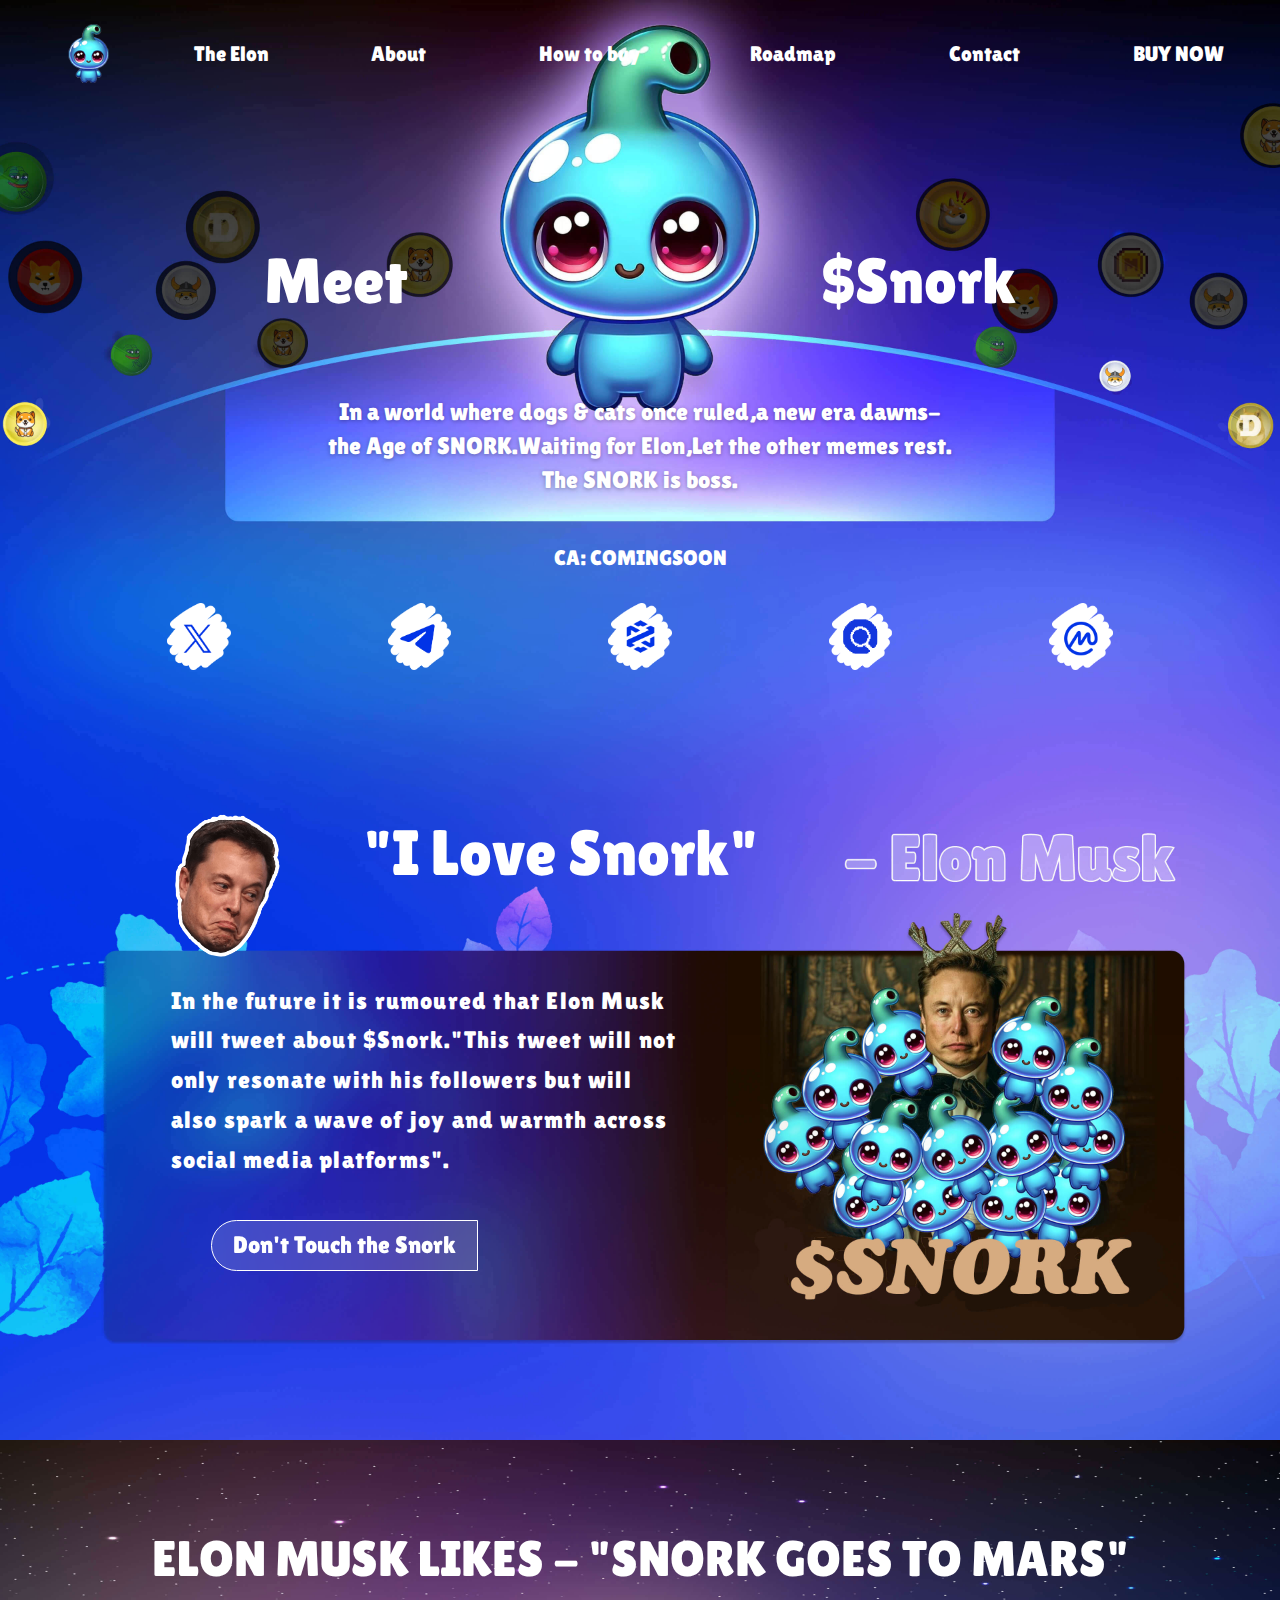
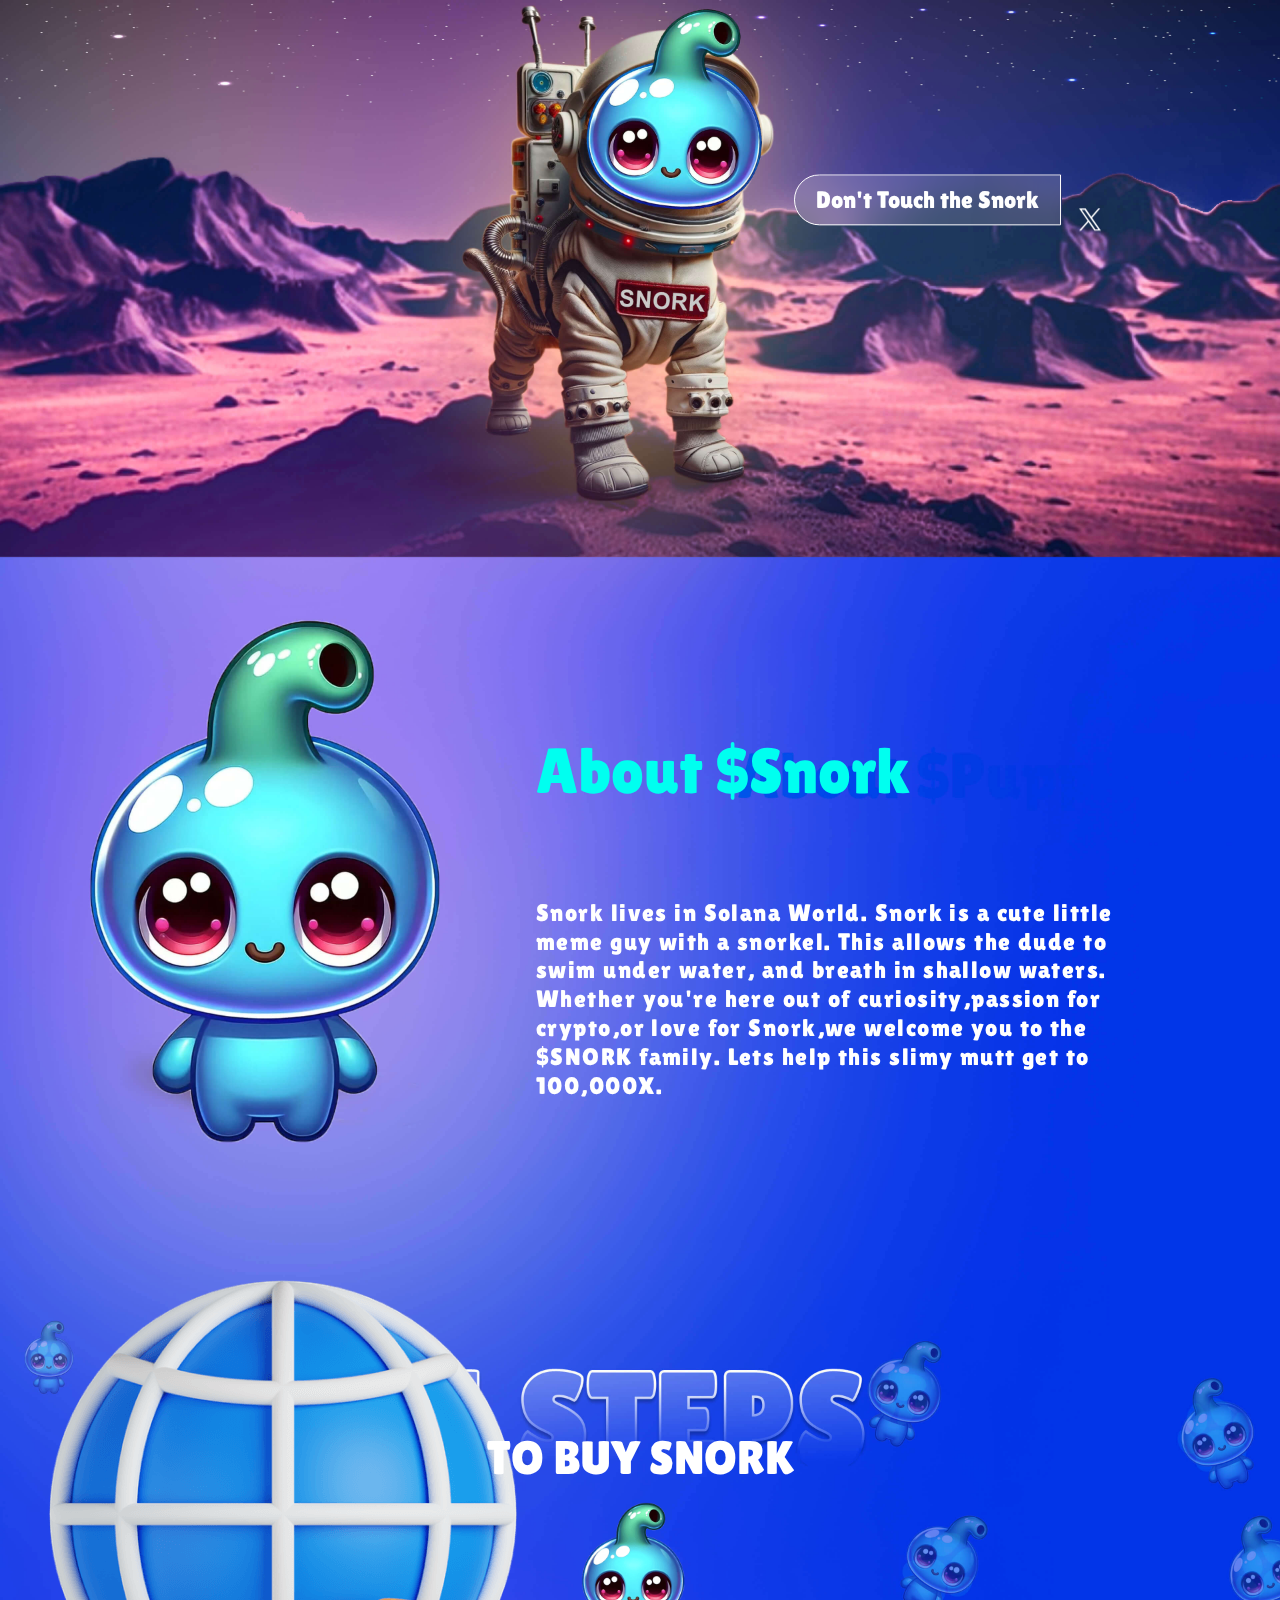
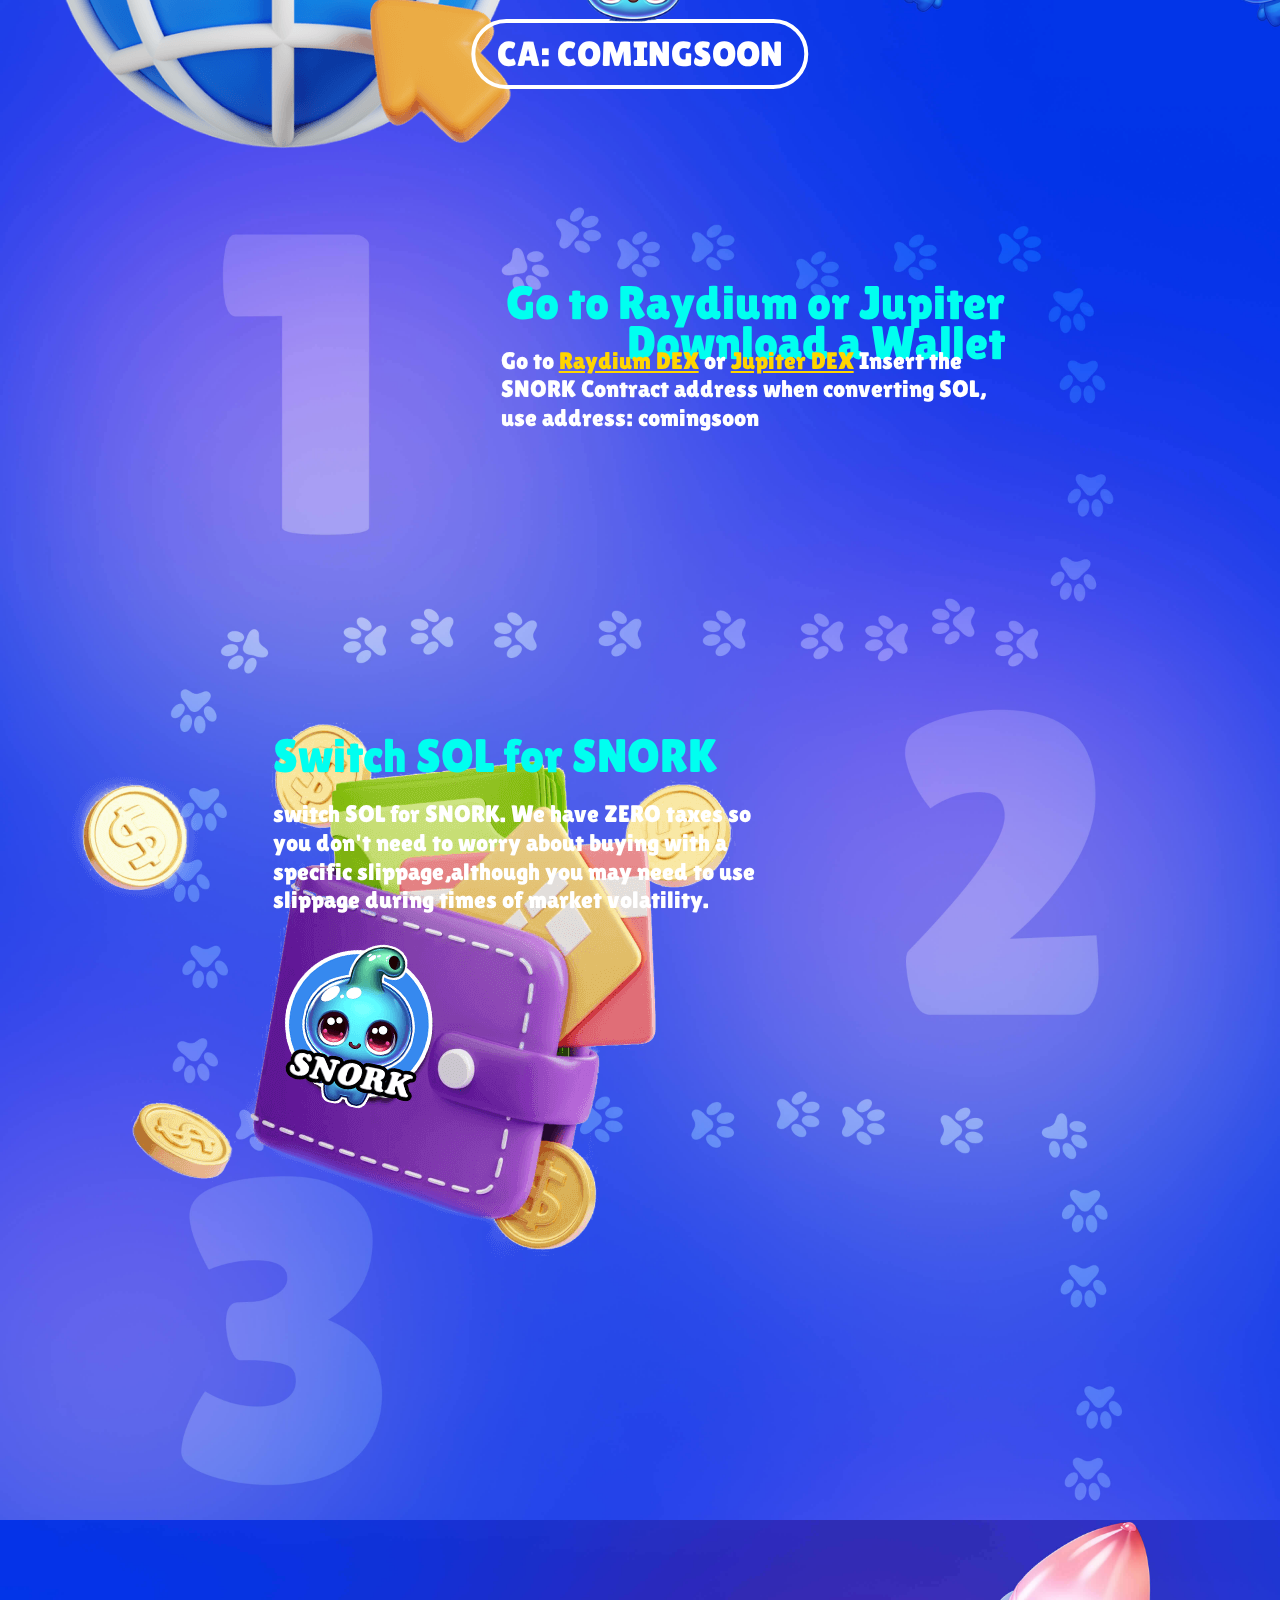
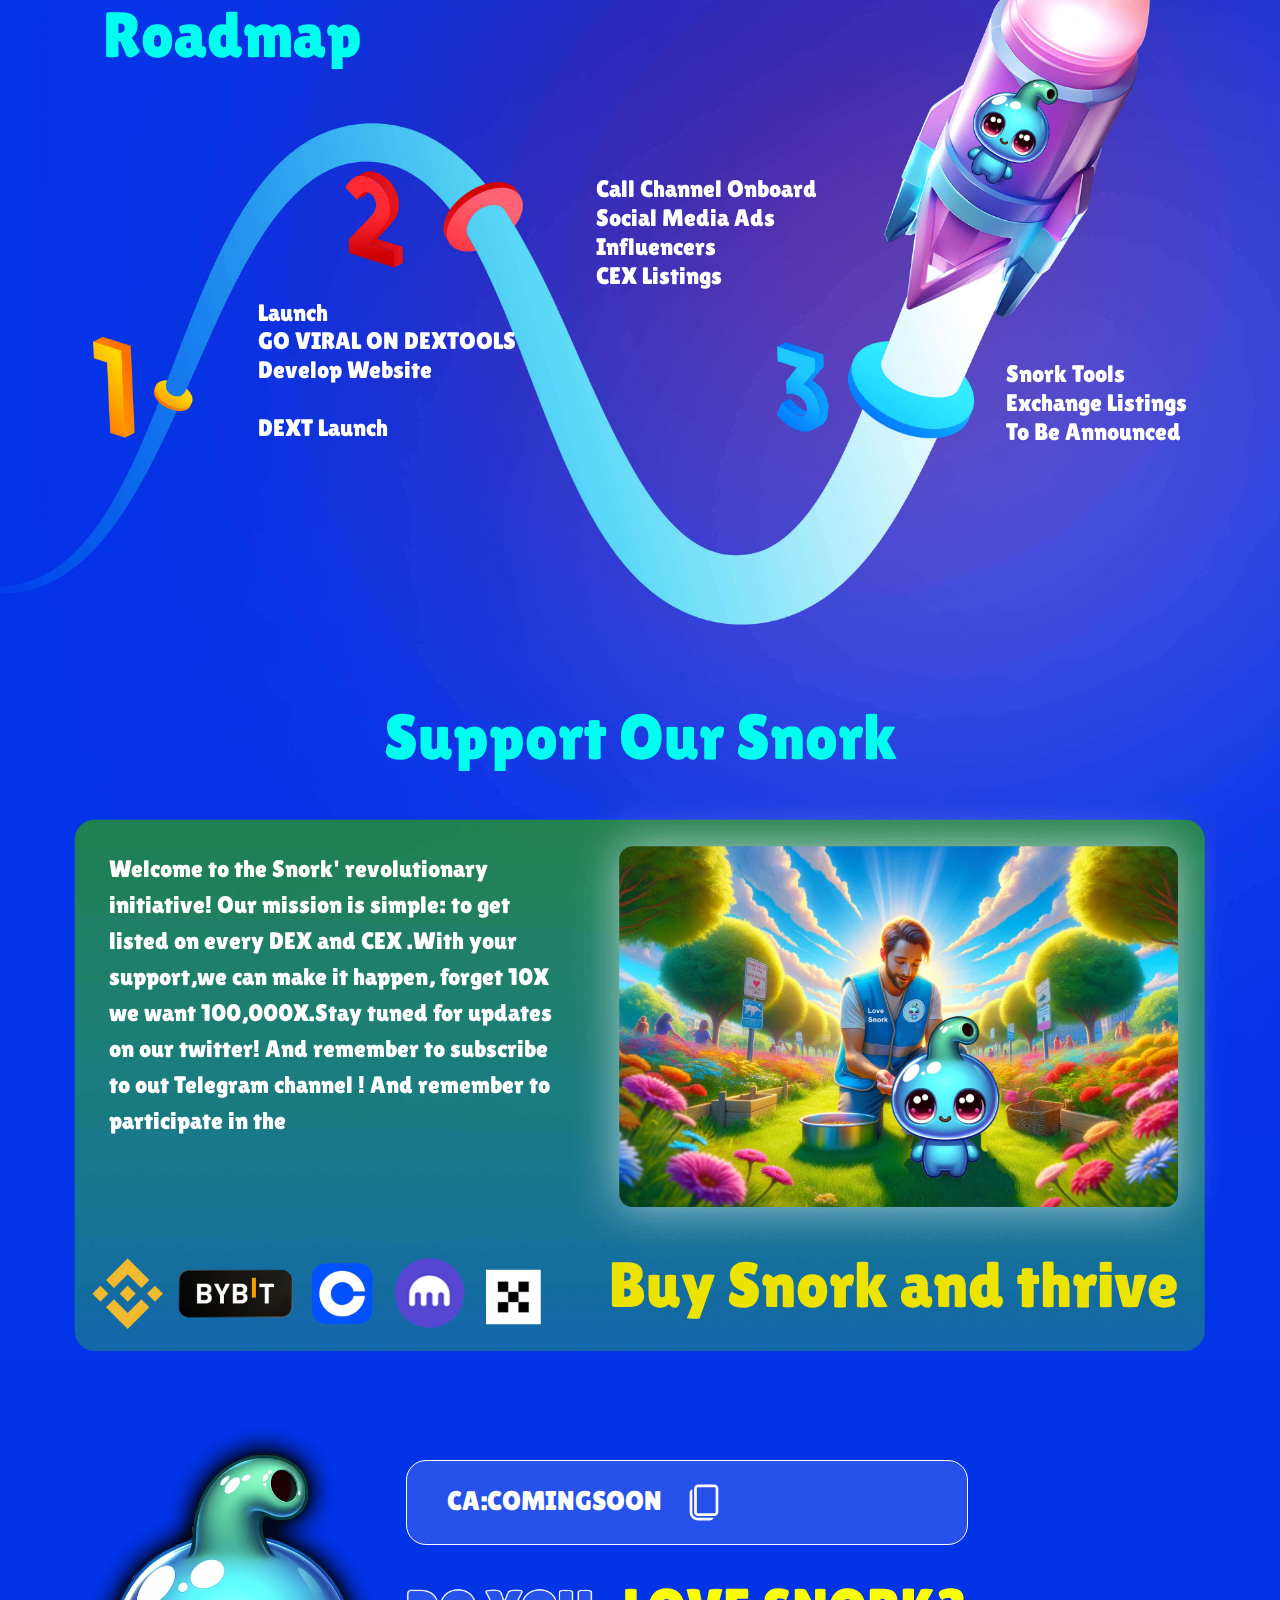
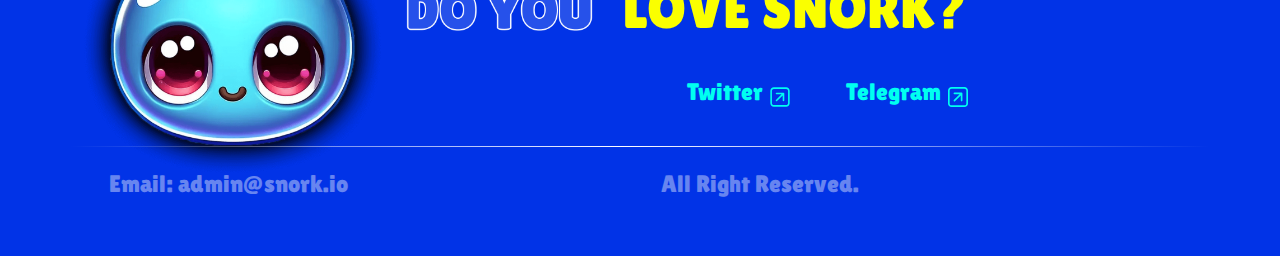
==== index-2.html @ 56de33ad "d" ====
<!DOCTYPE html>
<html lang="en">
  <head>
    <meta charset="UTF-8" />
    <meta name="viewport" content="width=device-width, initial-scale=1.0" />
    <meta http-equiv="X-UA-Compatible" content="IE=Edge,chrome=1" />
    <meta name="description" content="$SNORK. Elon Musk : I love Snork." />
    <link rel="icon" href="img/logo_32_32.ico" />
    <link href="style%ef%b9%96v%3d666778.css" rel="stylesheet" />
    <title>SNORK</title>
    <link rel="canonical" href="index-2.html" />
    <meta name="robots" content="noindex" />
    <meta property="og:title" content="SNORK" />
    <meta property="og:image" content="img/big_logo.html" />
    <meta property="og:image:width" content="2500" />
    <meta property="og:image:height" content="1330" />
    <meta property="og:url" content="index.html" />
    <meta property="og:site_name" content="Crypto" />
    <meta
      property="og:description"
      content="$SNORK. Elon Musk : I love Snork."
    />
    <meta property="og:type" content="website" />
    <meta name="twitter:card" content="summary_large_image" />
    <meta name="twitter:title" content="SNORK" />
    <meta name="twitter:image" content="img/big_logo.html" />
    <meta
      name="twitter:description"
      content="$SNORK. Elon Musk : I love Snork."
    />
  </head>
  <body>
    <div>
      <section id="hero">
        <div class="nav-container">
          <div class="mb-nav">
            <div class="mb-nav-cont">
              <a
                href="https://raydium.io/swap/?outputCurrency=comingsoon"
                target="_blank"
                >Buy Now</a
              ><a href="#" data-el="open-menu"
                ><svg
                  xmlns="http://www.w3.org/2000/svg"
                  width="20"
                  height="17"
                  viewBox="0 0 20 17"
                  fill="none"
                >
                  <path
                    d="M1.5 1.5L18.5 1.5M1.5 8.5L18.5 8.5M1.5 15.5L18.5 15.5"
                    stroke="white"
                    stroke-width="3"
                    stroke-linecap="round"
                  /></svg
              ></a>
            </div>
          </div>
          <nav>
            <ul>
              <li>
                <a href="index-2.html"
                  ><img src="img/logo.png" alt="$Snork logo"
                /></a>
              </li>
              <li>
                <a href="#the-elon"
                  >The Elon<span
                    ><svg
                      xmlns="http://www.w3.org/2000/svg"
                      width="20"
                      height="20"
                      viewBox="0 0 20 20"
                      fill="none"
                    >
                      <path
                        d="M11.5925 8.54149L18.4948 0.5H16.8871L10.8586 7.50784L6.07065 0.5H0.548828L7.79185 11.0643L0.548828 19.5H2.18266L8.51703 12.1243L13.5758 19.5H19.0976L11.5837 8.54149H11.5925ZM9.34705 11.1694L8.61314 10.1358L2.77678 1.77017H5.28432L10.0023 8.52397L10.7362 9.57515L16.8522 18.3349H14.3447L9.34705 11.1694Z"
                        fill="white"
                      /></svg></span
                ></a>
              </li>
              <li>
                <a href="#about-puppies"
                  >About<span
                    ><svg
                      xmlns="http://www.w3.org/2000/svg"
                      width="30"
                      height="30"
                      viewBox="0 0 30 30"
                      fill="none"
                    >
                      <path
                        d="M15.0002 2.49756C21.9049 2.49756 27.5021 8.09486 27.5021 14.9995C27.5021 21.9041 21.9049 27.5014 15.0002 27.5014C8.09559 27.5014 2.49829 21.9041 2.49829 14.9995C2.49829 8.09486 8.09559 2.49756 15.0002 2.49756ZM15.0002 4.37256C9.13113 4.37256 4.37329 9.1304 4.37329 14.9995C4.37329 20.8686 9.13113 25.6264 15.0002 25.6264C20.8694 25.6264 25.6271 20.8686 25.6271 14.9995C25.6271 9.1304 20.8694 4.37256 15.0002 4.37256ZM14.9956 13.1232C15.4702 13.123 15.8627 13.4754 15.9251 13.933L15.9337 14.0601L15.9382 20.9371C15.9386 21.4549 15.5191 21.875 15.0014 21.8752C14.5267 21.8756 14.1342 21.5231 14.0719 21.0656L14.0632 20.9384L14.0587 14.0614C14.0585 13.5436 14.4779 13.1236 14.9956 13.1232ZM15.0007 8.75107C15.6902 8.75107 16.2491 9.30997 16.2491 9.99941C16.2491 10.6888 15.6902 11.2477 15.0007 11.2477C14.3114 11.2477 13.7525 10.6888 13.7525 9.99941C13.7525 9.30997 14.3114 8.75107 15.0007 8.75107Z"
                        fill="white"
                      /></svg></span
                ></a>
              </li>
              <li>
                <a href="#how-to-buy"
                  >How to buy<span
                    ><svg
                      xmlns="http://www.w3.org/2000/svg"
                      width="28"
                      height="30"
                      viewBox="0 0 28 30"
                      fill="none"
                    >
                      <path
                        d="M7.28568 5.71429V3.21429C7.28568 1.43909 8.72476 0 10.5 0H15.5C17.2751 0 18.7143 1.43909 18.7143 3.21429V5.71429H21.2142C23.7784 5.71429 25.8571 7.79296 25.8571 10.3571V17.8571C25.8571 16.0511 24.8997 14.4689 23.4647 13.5901C23.6245 13.2607 23.7142 12.8909 23.7142 12.5V10.3571C23.7142 8.97643 22.595 7.85714 21.2142 7.85714H4.78568C3.40496 7.85714 2.28568 8.97643 2.28568 10.3571V12.5C2.28568 13.8807 3.40496 15 4.78568 15H10.1428V14.2857C10.1428 13.4967 10.7824 12.8571 11.5714 12.8571H14.4285C15.2175 12.8571 15.8571 13.4967 15.8571 14.2857V15H16.7533C16.3174 15.625 16.0205 16.3543 15.9077 17.1429H15.8571C15.8571 17.9319 15.2175 18.5714 14.4285 18.5714H11.5714C10.7824 18.5714 10.1428 17.9319 10.1428 17.1429H4.78568C3.86522 17.1429 3.00732 16.875 2.28568 16.413V21.0714C2.28568 22.4521 3.40496 23.5714 4.78568 23.5714H13.4405C13.159 24.1156 13 24.7334 13 25.3886V25.5357C13 25.5953 13.001 25.6547 13.0028 25.7143H4.78568C2.22149 25.7143 0.142822 23.6356 0.142822 21.0714V10.3571C0.142822 7.79296 2.22149 5.71429 4.78568 5.71429H7.28568ZM15.5 2.14286H10.5C9.90824 2.14286 9.42854 2.62256 9.42854 3.21429V5.71429H16.5714V3.21429C16.5714 2.62256 16.0917 2.14286 15.5 2.14286ZM24.4285 17.8571C24.4285 19.8296 22.8295 21.4286 20.8571 21.4286C18.8847 21.4286 17.2857 19.8296 17.2857 17.8571C17.2857 15.8847 18.8847 14.2857 20.8571 14.2857C22.8295 14.2857 24.4285 15.8847 24.4285 17.8571ZM27.2857 25.5357C27.2857 27.7593 25.449 30 20.8571 30C16.2652 30 14.4285 27.7677 14.4285 25.5357V25.3886C14.4285 23.9899 15.5624 22.8571 16.961 22.8571H24.7533C26.1518 22.8571 27.2857 23.99 27.2857 25.3886V25.5357Z"
                        fill="white"
                      /></svg></span
                ></a>
              </li>
             
              <li>
                <a href="#roadmap"
                  >Roadmap<span
                    ><svg
                      xmlns="http://www.w3.org/2000/svg"
                      width="30"
                      height="30"
                      viewBox="0 0 30 30"
                      fill="none"
                    >
                      <path
                        d="M13.9801 2.5C13.2723 2.5 12.6529 2.97591 12.4704 3.6599L6.61308 25.625H3.4375C2.91974 25.625 2.5 26.0448 2.5 26.5625C2.5 27.0802 2.91974 27.5 3.4375 27.5H26.5625C27.0802 27.5 27.5 27.0802 27.5 26.5625C27.5 26.0448 27.0802 25.625 26.5625 25.625H23.3869L17.5296 3.6599C17.3471 2.97591 16.7277 2.5 16.0199 2.5H13.9801ZM8.5536 25.625L9.72026 21.25H17.1875C17.7052 21.25 18.125 20.8302 18.125 20.3125C18.125 19.7948 17.7052 19.375 17.1875 19.375H10.2203L10.8869 16.875H15.9375C16.4552 16.875 16.875 16.4552 16.875 15.9375C16.875 15.4198 16.4552 15 15.9375 15H11.3869L14.2202 4.375H15.7798L21.4464 25.625H8.5536Z"
                        fill="white"
                      /></svg></span
                ></a>
              </li>
              <li>
                <a href="#footer"
                  >Contact<span
                    ><svg
                      xmlns="http://www.w3.org/2000/svg"
                      width="30"
                      height="30"
                      viewBox="0 0 30 30"
                      fill="none"
                    >
                      <path
                        d="M24.6875 5C26.2407 5 27.5 6.2592 27.5 7.8125V22.1933C27.5 23.7465 26.2407 25.0058 24.6875 25.0058H5.3125C3.7592 25.0058 2.5 23.7465 2.5 22.1933V7.8125C2.5 6.2592 3.7592 5 5.3125 5H24.6875ZM24.6875 6.875H5.3125C4.79474 6.875 4.375 7.29474 4.375 7.8125V22.1933C4.375 22.711 4.79474 23.1308 5.3125 23.1308H24.6875C25.2052 23.1308 25.625 22.711 25.625 22.1933V7.8125C25.625 7.29474 25.2052 6.875 24.6875 6.875ZM12.1875 15.625C12.7052 15.625 13.125 16.0448 13.125 16.5625V17.1784L13.1151 17.3141C12.9116 18.7053 11.7471 19.3761 9.99994 19.3761C8.25266 19.3761 7.0881 18.7046 6.88484 17.3126L6.875 17.1772V16.5625C6.875 16.0448 7.29474 15.625 7.8125 15.625H12.1875ZM16.5654 16.2451H22.1875C22.7052 16.2451 23.125 16.6649 23.125 17.1826C23.125 17.6573 22.7722 18.0495 22.3147 18.1116L22.1875 18.1201H16.5654C16.0476 18.1201 15.6279 17.7005 15.6279 17.1826C15.6279 16.708 15.9805 16.3158 16.4381 16.2537L16.5654 16.2451ZM10 10.6277C11.0355 10.6277 11.875 11.4672 11.875 12.5028C11.875 13.5382 11.0355 14.3776 10 14.3776C8.96449 14.3776 8.12504 13.5382 8.12504 12.5028C8.12504 11.4672 8.96449 10.6277 10 10.6277ZM16.5654 11.875H22.1875C22.7052 11.875 23.125 12.2947 23.125 12.8125C23.125 13.2871 22.7722 13.6794 22.3147 13.7415L22.1875 13.75H16.5654C16.0476 13.75 15.6279 13.3302 15.6279 12.8125C15.6279 12.3379 15.9805 11.9456 16.4381 11.8836L16.5654 11.875Z"
                        fill="white"
                      /></svg></span
                ></a>
              </li>
              <li>
                <a
                  href="https://raydium.io/swap/?outputCurrency=comingsoon"
                  target="_blank"
                  class="uppercase"
                  >Buy Now</a
                >
              </li>
            </ul>
          </nav>
        </div>
        <h1 class="text-white">
          <span>Meet</span><span>$Snork</span
          ><button type="button" data-el="play" />
        </h1>
        <p class="text-center text-white">
          In a world where dogs & cats once ruled,a new era dawns-<br />the Age
          of SNORK.Waiting for Elon,Let the other memes rest.<br />The SNORK is
          boss.
        </p>
        <div class="join-community">
          <h2
            class="pt-0 text-center text-[calc(32/1920*100vw)] uppercase text-white"
          >
            CA: comingsoon
          </h2>
          <ul>
            <li>
              <a
                href="https://twitter.com/snork_sol"
                target="_blank"
                data-el="hover2play"
              ></a>
            </li>
            <li>
              <a
                href="https://t.me/Snork_SOL"
                target="_blank"
                data-el="hover2play"
              ></a>
            </li>
            <li>
              <a
                href="https://www.dextools.io/"
                target="_blank"
                data-el="hover2play"
              ></a>
            </li>
            <li>
              <a
                href="https://solscan.io/token/comingsoon"
                target="_blank"
                data-el="hover2play"
              ></a>
            </li>
            <li>
              <a
                href="https://coinmarketcap.com/"
                target="_blank"
                data-el="hover2play"
              ></a>
            </li>
            
          </ul>
        </div>
      </section>
      <section id="the-elon">
        <img src="img/elon-d.png" />
        <h2 class="text-[calc(96/1920*100vw)] text-white">"I Love Snork"</h2>
        <a href="https://twitter.com/snork_sol" target="_blank"></a>
        <div class="cont">
          <p class="text-[calc(36/1920*100vw)] text-white">
            In the future it is rumoured that Elon Musk will tweet about
            $Snork."This tweet will not only resonate with his followers but
            will also spark a wave of joy and warmth across social media
            platforms".
          </p>
          <a href="https://twitter.com/snork_sol" target="_blank"
            >Don't Touch the Snork
            <span>
              <svg
                xmlns="http://www.w3.org/2000/svg"
                width="266"
                height="258"
                viewBox="0 0 266 258"
                fill="none"
              >
                <g filter="url(#filter0_d_644_71)"></g>
                <defs>
                  <filter
                    id="filter0_d_644_71"
                    x="0.00012207"
                    y="-0.00244141"
                    width="265.024"
                    height="258.003"
                    filterUnits="userSpaceOnUse"
                    color-interpolation-filters="sRGB"
                  >
                    <feFlood flood-opacity="0" result="BackgroundImageFix" />
                    <feColorMatrix
                      in="SourceAlpha"
                      type="matrix"
                      values="0 0 0 0 0 0 0 0 0 0 0 0 0 0 0 0 0 0 127 0"
                      result="hardAlpha"
                    />
                    <feOffset />
                    <feGaussianBlur stdDeviation="30" />
                    <feColorMatrix
                      type="matrix"
                      values="0 0 0 0 0 0 0 0 0 0 0 0 0 0 0 0 0 0 1 0"
                    />
                    <feBlend
                      mode="normal"
                      in2="BackgroundImageFix"
                      result="effect1_dropShadow_644_71"
                    />
                    <feBlend
                      mode="normal"
                      in="SourceGraphic"
                      in2="effect1_dropShadow_644_71"
                      result="shape"
                    />
                  </filter>
                  <linearGradient
                    id="paint0_linear_644_71"
                    x1="69.9938"
                    y1="127.636"
                    x2="196.148"
                    y2="127.636"
                    gradientUnits="userSpaceOnUse"
                  >
                    <stop stop-color="#FFAE00" />
                    <stop offset="1" stop-color="#FF00D6" />
                  </linearGradient>
                </defs>
              </svg> </span
          ></a>
        </div>
      </section>
      <section id="go-to-mars">
        <h2 class="text-center uppercase text-white">
          Elon Musk Likes - "Snork goes to Mars"
        </h2>
        <a href="https://twitter.com/snork_sol" target="_blank"
          >Don't Touch the Snork<span
            ><svg
              xmlns="http://www.w3.org/2000/svg"
              width="266"
              height="258"
              viewBox="0 0 266 258"
              fill="none"
            >
              <g filter="url(#filter0_d_644_71)">
                <path
                  d="M135.876 157.317L149.046 142.114H145.978L134.475 155.363L125.34 142.114H114.804L128.624 162.087L114.804 178.035H117.922L130.008 164.091L139.66 178.035H150.196L135.859 157.317H135.876ZM131.591 162.285L130.191 160.331L119.055 144.515H123.84L132.842 157.284L134.242 159.271L145.911 175.832H141.127L131.591 162.285Z"
                  fill="white"
                />
              </g>
              <defs>
                <filter
                  id="filter0_d_644_71"
                  x="0.00012207"
                  y="-0.00244141"
                  width="265.024"
                  height="258.003"
                  filterUnits="userSpaceOnUse"
                  color-interpolation-filters="sRGB"
                >
                  <feFlood flood-opacity="0" result="BackgroundImageFix" />
                  <feColorMatrix
                    in="SourceAlpha"
                    type="matrix"
                    values="0 0 0 0 0 0 0 0 0 0 0 0 0 0 0 0 0 0 127 0"
                    result="hardAlpha"
                  />
                  <feOffset />
                  <feGaussianBlur stdDeviation="30" />
                  <feColorMatrix
                    type="matrix"
                    values="0 0 0 0 0 0 0 0 0 0 0 0 0 0 0 0 0 0 1 0"
                  />
                  <feBlend
                    mode="normal"
                    in2="BackgroundImageFix"
                    result="effect1_dropShadow_644_71"
                  />
                  <feBlend
                    mode="normal"
                    in="SourceGraphic"
                    in2="effect1_dropShadow_644_71"
                    result="shape"
                  />
                </filter>
                <linearGradient
                  id="paint0_linear_644_71"
                  x1="69.9938"
                  y1="127.636"
                  x2="196.148"
                  y2="127.636"
                  gradientUnits="userSpaceOnUse"
                >
                  <stop stop-color="#FFAE00" />
                  <stop offset="1" stop-color="#FF00D6" />
                </linearGradient>
              </defs></svg></span></a
        ><a href="https://twitter.com/snork_sol" target="_blank"></a>
      </section>
      <section id="about-puppies">
        <div class="right">
          <h2 class>About $Snork</h2>
          <p class="text-white"><br /></p>
          <p class="text-white">
            Snork lives in Solana World. Snork is a cute little meme guy with a
            snorkel. This allows the dude to swim under water, and breath in
            shallow waters. Whether you're here out of curiosity,passion for
            crypto,or love for Snork,we welcome you to the $SNORK family. Lets
            help this slimy mutt get to 100,000X.
          </p>
          <p class="text-white">
            SNORK isn't just another meme coin ;it's a movement.Born from the
            expectation of a viral buzz following Legendary Elon's future tweet
            Ever since Elon Musk declared his love for Snork with a simple yet
            powerful tweet - "I LOVE SNORK" - the crypto space hasn't been the
            same.Whether you're here out of curiosity, passion for crypto, or
            love for Snork, we welcome you to the SNORK family.
          </p>
        </div>
      </section>
      <section id="how-to-buy">
        <span
          data-el="copy"
          data-copy-text="comingsoon"
        ></span>
        <a href="https://raydium.io/" target="_blank"></a>
        <div>
          <h2
            class="text-center text-[calc(70/1920*100vw)] uppercase text-white"
          >
            To Buy Snork
          </h2>
          <img class="dog-head" src="img/dog-head-icon.png" />
          <span
            data-el="copy"
            data-copy-text="comingsoon"
            class="text-[calc(52/1920*100vw)] uppercase text-white"
            >CA: comingsoon</span
          >
          <div class="step-text step-text1">
            <h3><span>1.</span>Download a Wallet</h3>
          </div>
          <img class="step3" src="img/step3.png" />
          <div class="step-text step-text3">
            <h3><span>3.</span>Go to Raydium or Jupiter</h3>
            <p>
              Go to
              <a
                href="https://raydium.io/swap/?outputCurrency=comingsoon"
                target="_blank"
                >Raydium DEX</a
              >
              or
              <a
                href="https://raydium.io/swap/?outputCurrency=comingsoon"
                target="_blank"
                >Jupiter DEX</a
              >
              Insert the SNORK Contract address when converting SOL, use
              address: comingsoon
            </p>
          </div>
        </div>
        <div>
          <img class="step4" src="img/step4.png" />
          <div class="step-text step-text4">
            <h3><span>4.</span>Switch SOL for SNORK</h3>
            <p>
              switch SOL for SNORK. We have ZERO taxes so you don't need to
              worry about buying with a specific slippage,although you may need
              to use slippage during times of market volatility.
            </p>
          </div>
        </div>
      </section>
  
      <section id="roadmap">
        <h2>Roadmap</h2>
        <p>
          Launch<br />GO VIRAL ON DEXTOOLS<br />Develop
          Website<br /><br />DEXT Launch
        </p>
        <p>
          Call Channel Onboard<br />Social Media Ads<br />Influencers<br />CEX
          Listings
        </p>
        <p>Snork Tools<br />Exchange Listings<br />To Be Announced</p>
      </section>
      <section id="support">
        <h2>Support Our Snork</h2>
        <p>
          Welcome to the Snork' revolutionary initiative! Our mission is simple:
          to get listed on every DEX and CEX .With your support,we can make it
          happen, forget 10X we want 100,000X.Stay tuned for updates on our
          twitter! And remember to subscribe to out Telegram channel ! And
          remember to participate in the
         
        </p>
        <strong>Buy Snork and thrive</strong>
      </section>
      <section id="contact">
        <img src="img/dog-d.png" />
        <div>
          <span class="text-[calc(52/1920*100vw)] uppercase text-white"
            >CA:comingsoon<i
              data-el="copy"
              data-copy-text="comingsoon"
              ><svg
                xmlns="http://www.w3.org/2000/svg"
                width="44"
                height="43"
                viewBox="0 0 44 43"
                fill="none"
              >
                <path
                  d="M10.3591 8.28979L10.3541 12.0934V30.9134C10.3541 34.1293 12.9611 36.7364 16.177 36.7364L31.6146 36.7369C31.061 38.3023 29.568 39.4239 27.8128 39.4239H16.177C11.4769 39.4239 7.66663 35.6137 7.66663 30.9134V12.0934C7.66663 10.3363 8.79081 8.84176 10.3591 8.28979ZM32.302 3.58301C34.5284 3.58301 36.3333 5.38786 36.3333 7.61426V30.9059C36.3333 33.1322 34.5284 34.9372 32.302 34.9372H16.177C13.9506 34.9372 12.1458 33.1322 12.1458 30.9059V7.61426C12.1458 5.38786 13.9506 3.58301 16.177 3.58301H32.302ZM32.302 6.27051H16.177C15.4349 6.27051 14.8333 6.87213 14.8333 7.61426V30.9059C14.8333 31.648 15.4349 32.2497 16.177 32.2497H32.302C33.0442 32.2497 33.6458 31.648 33.6458 30.9059V7.61426C33.6458 6.87213 33.0442 6.27051 32.302 6.27051Z"
                  fill="white"
                /></svg></i
          ></span>
          <p><img src="img/do-you.png" /><span>Love Snork?</span></p>
          <ul>
            <li>
              <a href="https://twitter.com/snork_sol" target="_blank"
                >Twitter<span
                  ><svg
                    xmlns="http://www.w3.org/2000/svg"
                    width="31"
                    height="30"
                    viewBox="0 0 31 30"
                    fill="none"
                  >
                    <path
                      d="M5.91667 0C2.92512 0 0.5 2.42512 0.5 5.41667V24.5833C0.5 27.5748 2.92512 30 5.91667 30H25.0833C28.0748 30 30.5 27.5748 30.5 24.5833V5.41667C30.5 2.42512 28.0748 0 25.0833 0H5.91667ZM3 5.41667C3 3.80583 4.30583 2.5 5.91667 2.5H25.0833C26.6942 2.5 28 3.80583 28 5.41667V24.5833C28 26.1942 26.6942 27.5 25.0833 27.5H5.91667C4.30583 27.5 3 26.1942 3 24.5833V5.41667ZM10.0833 10.8333H17.9842L9.20387 19.5287C8.71333 20.0143 8.70948 20.8058 9.19525 21.2963C9.68103 21.7868 10.4725 21.7907 10.963 21.305L19.6667 12.6857V20.4167C19.6667 21.107 20.2263 21.6667 20.9167 21.6667C21.607 21.6667 22.1667 21.107 22.1667 20.4167V9.58333C22.1667 8.89298 21.607 8.33333 20.9167 8.33333H10.0833C9.39298 8.33333 8.83333 8.89298 8.83333 9.58333C8.83333 10.2737 9.39298 10.8333 10.0833 10.8333Z"
                      fill="#00FFF0"
                    /></svg></span
              ></a>
            </li>
            <li>
              <a href="https://t.me/Snork_SOL" target="_blank"
                >Telegram<span
                  ><svg
                    xmlns="http://www.w3.org/2000/svg"
                    width="30"
                    height="30"
                    viewBox="0 0 30 30"
                    fill="none"
                  >
                    <path
                      d="M5.41667 0C2.42512 0 0 2.42512 0 5.41667V24.5833C0 27.5748 2.42512 30 5.41667 30H24.5833C27.5748 30 30 27.5748 30 24.5833V5.41667C30 2.42512 27.5748 0 24.5833 0H5.41667ZM2.5 5.41667C2.5 3.80583 3.80583 2.5 5.41667 2.5H24.5833C26.1942 2.5 27.5 3.80583 27.5 5.41667V24.5833C27.5 26.1942 26.1942 27.5 24.5833 27.5H5.41667C3.80583 27.5 2.5 26.1942 2.5 24.5833V5.41667ZM9.58333 10.8333H17.4842L8.70387 19.5287C8.21333 20.0143 8.20948 20.8058 8.69525 21.2963C9.18103 21.7868 9.97248 21.7907 10.463 21.305L19.1667 12.6857V20.4167C19.1667 21.107 19.7263 21.6667 20.4167 21.6667C21.107 21.6667 21.6667 21.107 21.6667 20.4167V9.58333C21.6667 8.89298 21.107 8.33333 20.4167 8.33333H9.58333C8.89298 8.33333 8.33333 8.89298 8.33333 9.58333C8.33333 10.2737 8.89298 10.8333 9.58333 10.8333Z"
                      fill="#00FFF0"
                    /></svg></span
              ></a>
            </li>
          </ul>
        </div>
      </section>
    </div>
    <section id="footer">
      <span>Email: admin@snork.io</span><span>All Right Reserved.</span>
      <div
        data-el="copy"
        data-copy-text="comingsoon"
      ></div>
      <a href="https://twitter.com/snork_sol" target="_blank"></a
      ><a href="https://t.me/Snork_SOL" target="_blank"></a>
    </section>
    <script type="03f1c49734e231a283855214-text/javascript">
      document.addEventListener("DOMContentLoaded",function(){const elsCopy=document.querySelectorAll("[data-el=copy]");if(elsCopy){elsCopy.forEach((el)=>{el.addEventListener("click",function(){const el=this;const text=el.getAttribute("data-copy-text");navigator.clipboard.writeText(text).then(function(){const _el=el.tagName==="I"?el.parentElement:el;_el.classList.add("copied");setTimeout(()=>{_el.classList.remove("copied")},1000)})})})}const audio1=new Audio("audio/yingyingying.html");const elsPlay=document.querySelectorAll("[data-el=play]");if(elsPlay){elsPlay.forEach((el)=>{el.addEventListener("click",function(e){const el=e.target;if(audio1){audio1.play();el.disabled=true;audio1.onended=function(){el.disabled=false}}})})}let isPlaying=false;const audio2=new Audio("audio/wang.wang.html");const elsHover2Play=document.querySelectorAll("[data-el=hover2play]");if(elsHover2Play){elsHover2Play.forEach((el)=>{el.addEventListener("mouseenter",function(e){if(!isPlaying){isPlaying=true;audio2.play();audio2.onended=function(){isPlaying=false}}})})}function smoothScroll(element,duration){let targetPosition=element.getBoundingClientRect().top;let startPosition=window.pageYOffset;let distance=targetPosition-0;let startTime=null;function animation(currentTime){if(startTime===null)startTime=currentTime;let timeElapsed=currentTime-startTime;let run=ease(timeElapsed,startPosition,distance,duration);window.scrollTo(0,run);if(timeElapsed<duration)requestAnimationFrame(animation)}function ease(t,b,c,d){t/=d/2;if(t<1)return(c/2)*t*t+b;t--;return(-c/2)*(t*(t-2)-1)+b}requestAnimationFrame(animation)}const elOpenMenu=document.querySelector("[data-el=open-menu]");document.addEventListener('click',function(event){const box=document.querySelector("nav ul");if(event.target!==box&&!box.contains(event.target)&&event.target!==elOpenMenu&&!elOpenMenu.contains(event.target)){const elMenu=document.querySelector("nav");elMenu.classList.remove("open")}},true);if(elOpenMenu){elOpenMenu.addEventListener("click",function(e){const elMenu=document.querySelector("nav");elMenu.classList.toggle("open")})}const elAnchors=document.querySelectorAll('[href^="#"]');if(elAnchors){elAnchors.forEach((el)=>{el.addEventListener("click",function(e){e.preventDefault();const target=e.target.getAttribute("href");if(target&&target!='#'){const elTarget=document.querySelector(target);smoothScroll(elTarget,2000);const elNav=document.querySelector("nav");if(elNav){elNav.classList.remove("open")}}})})}});
    </script>
    <a target="_blank" href="#"
      ><img
        style="width: 100px; height: 0px; display: block"
        src="img/feixiaohao.png"
    /></a>
    <script
      src="cdn-cgi/scripts/7d0fa10a/cloudflare-static/rocket-loader.min.js"
      data-cf-settings="03f1c49734e231a283855214-|49"
      defer
    ></script>
  </body>
</html>
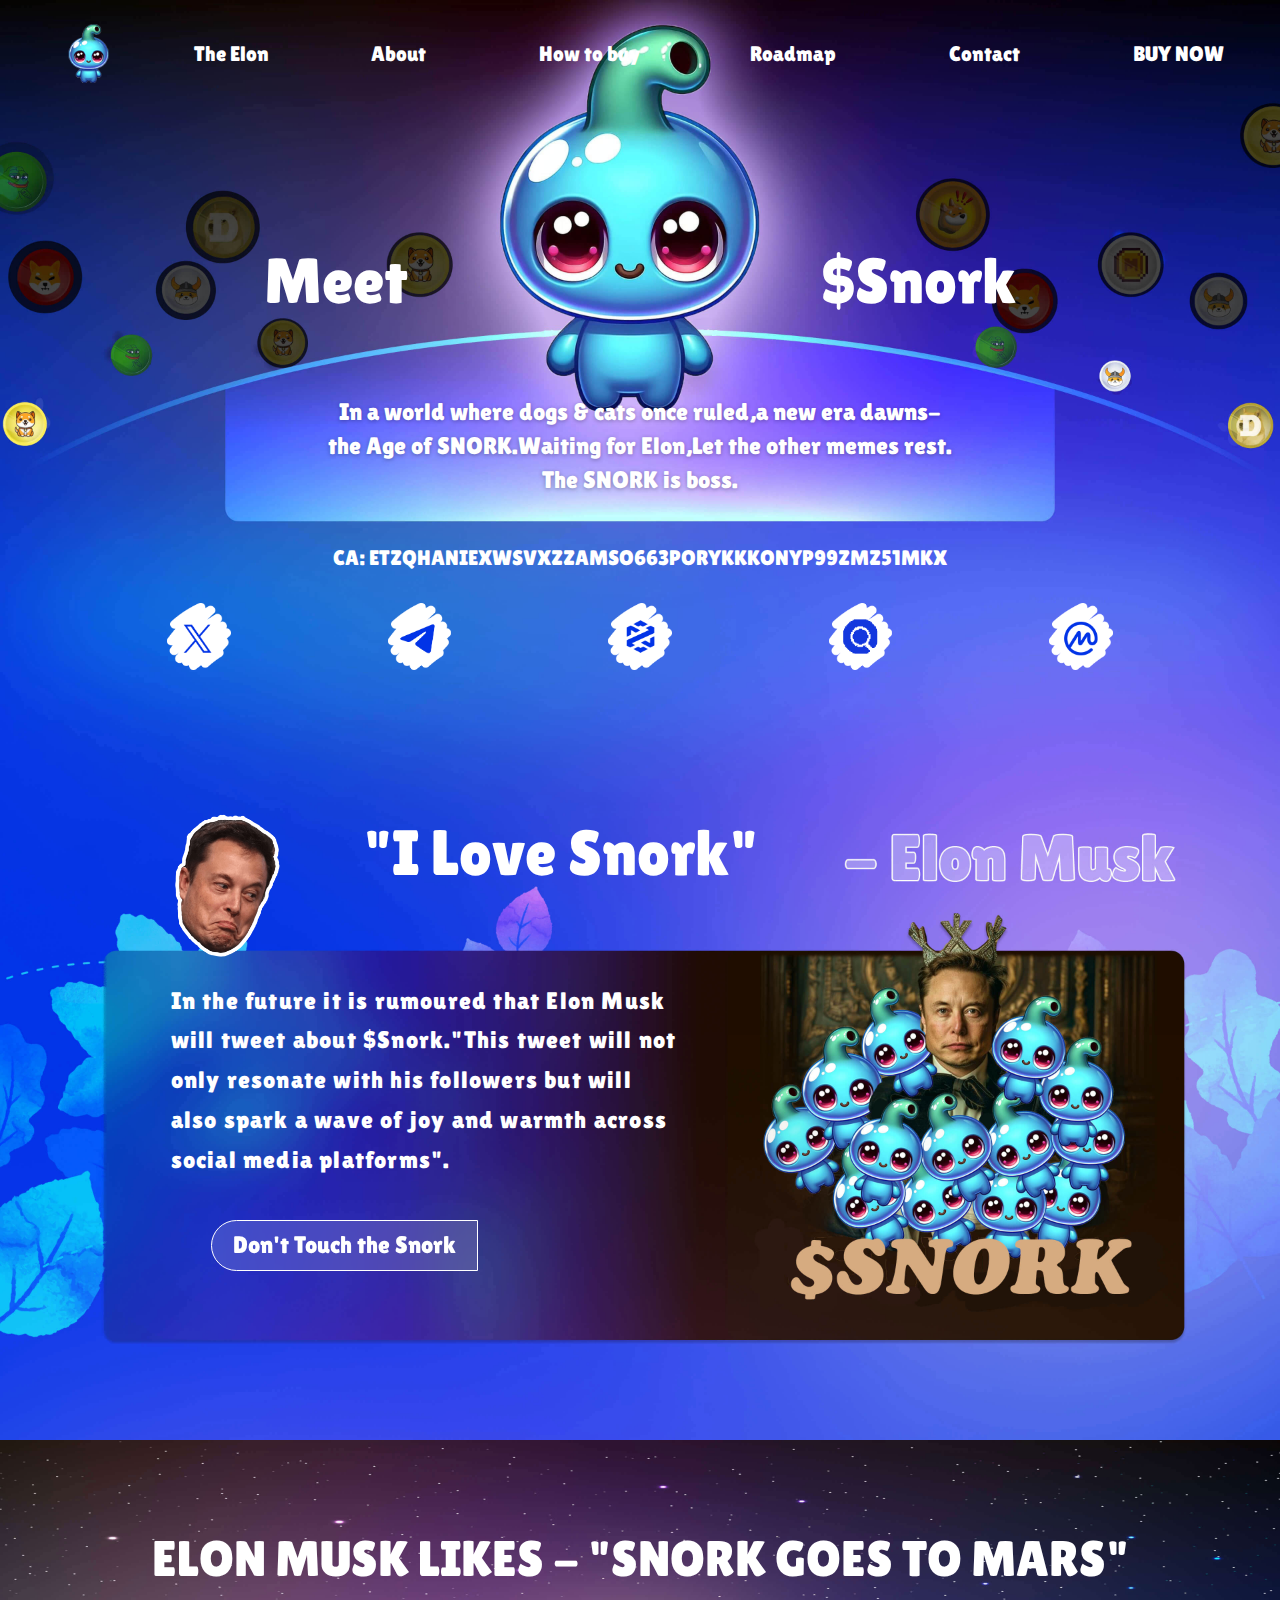
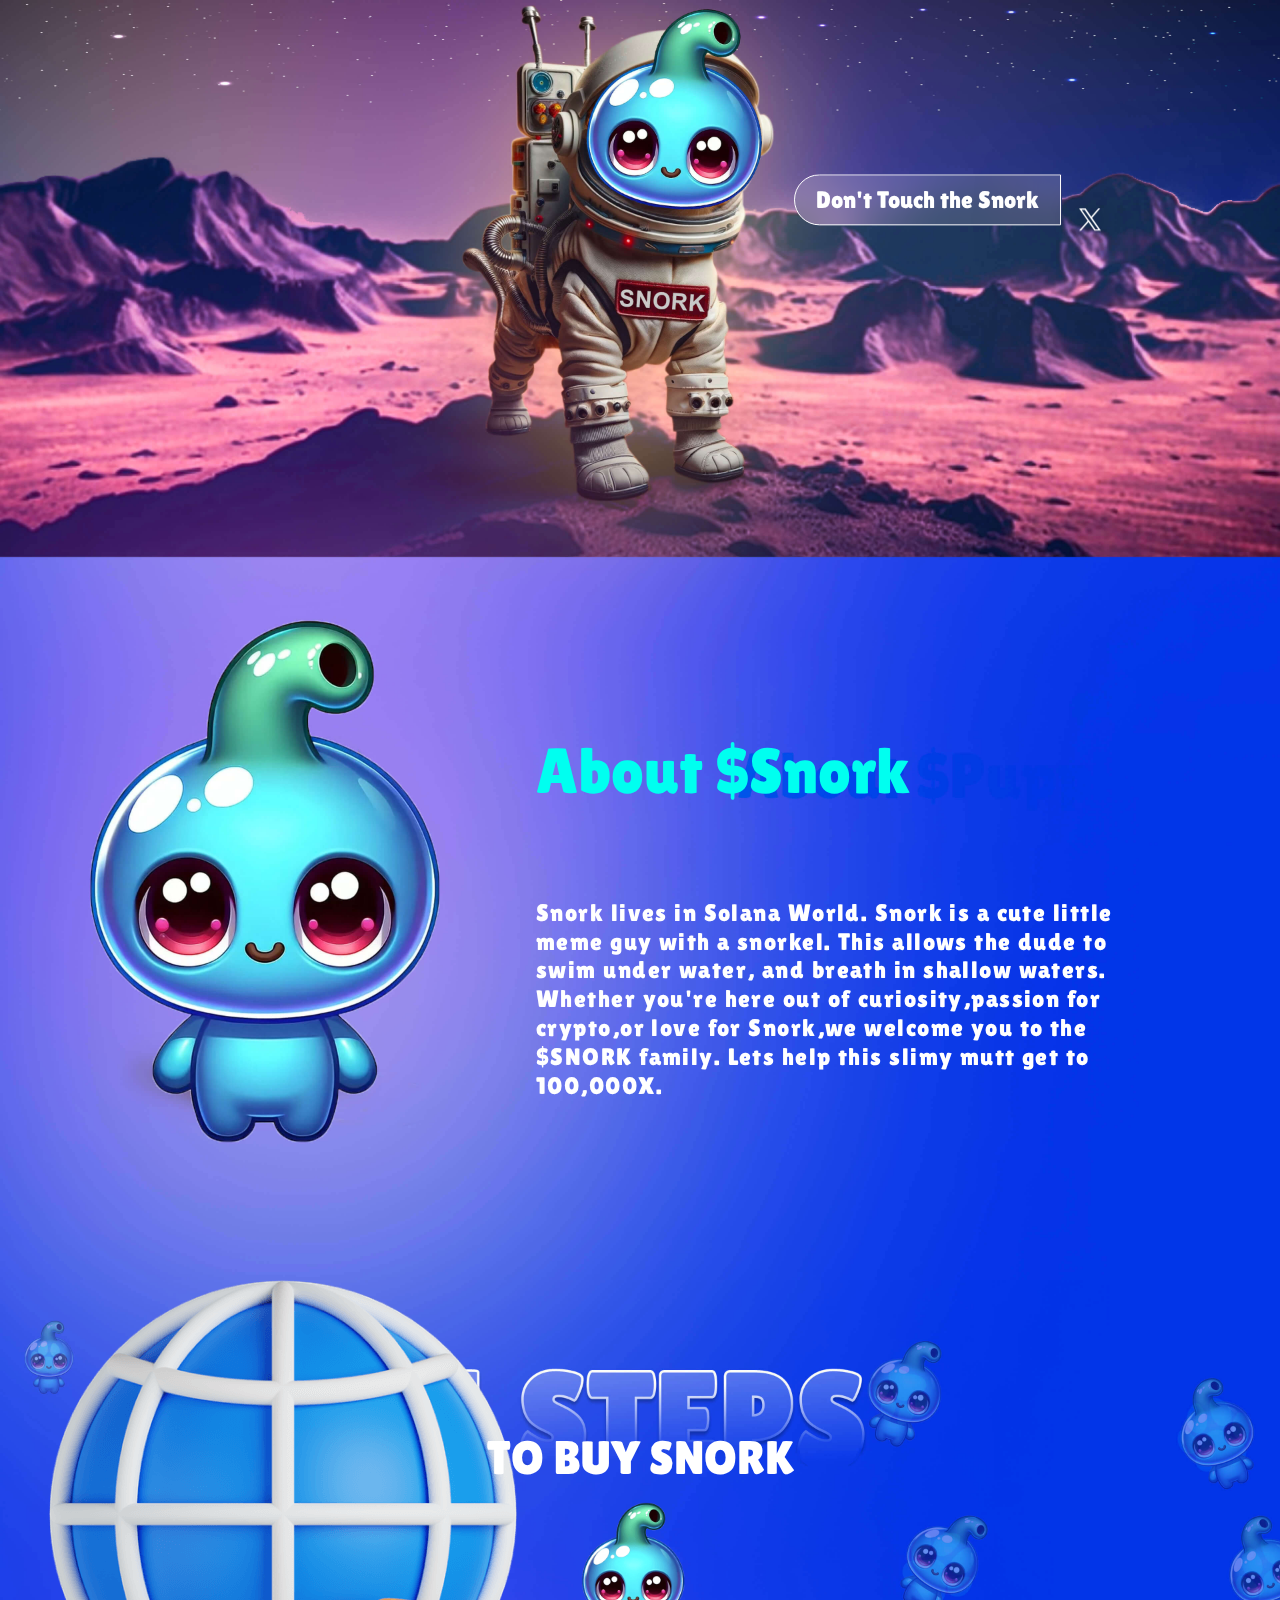
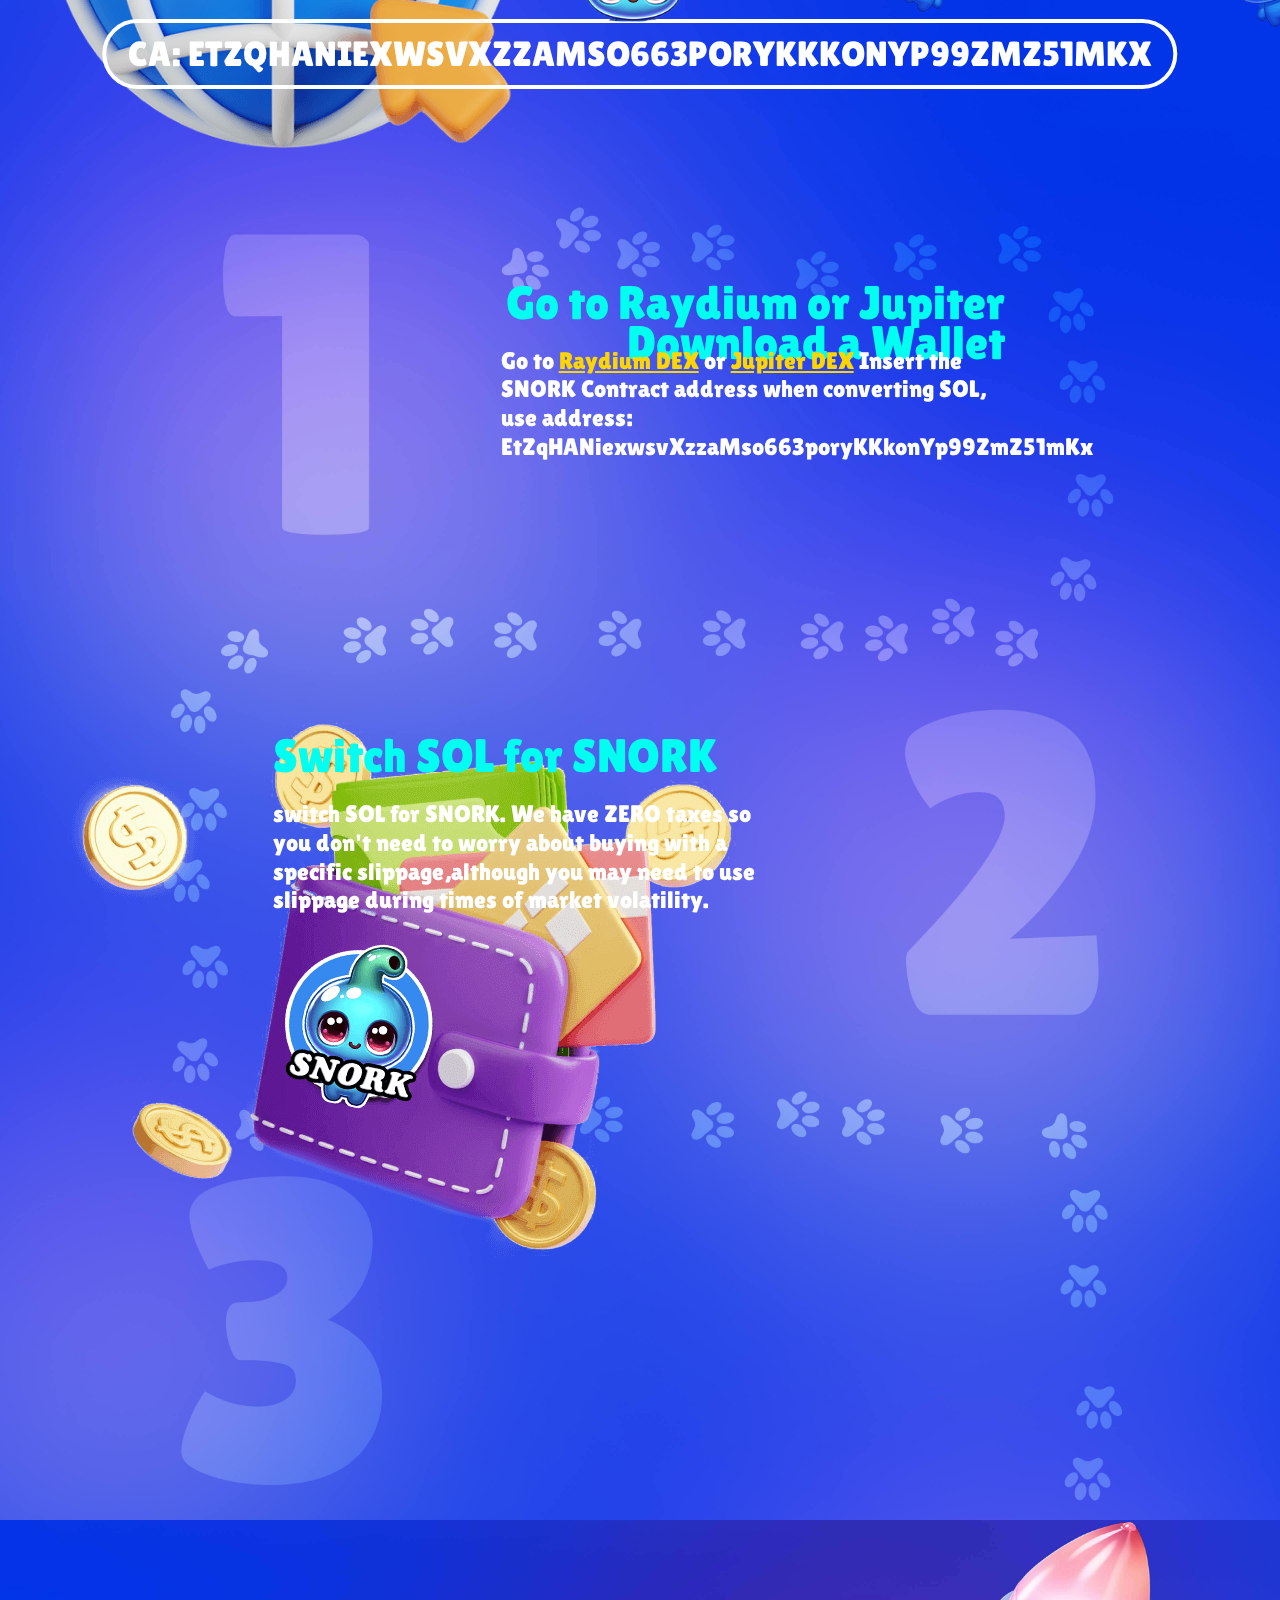
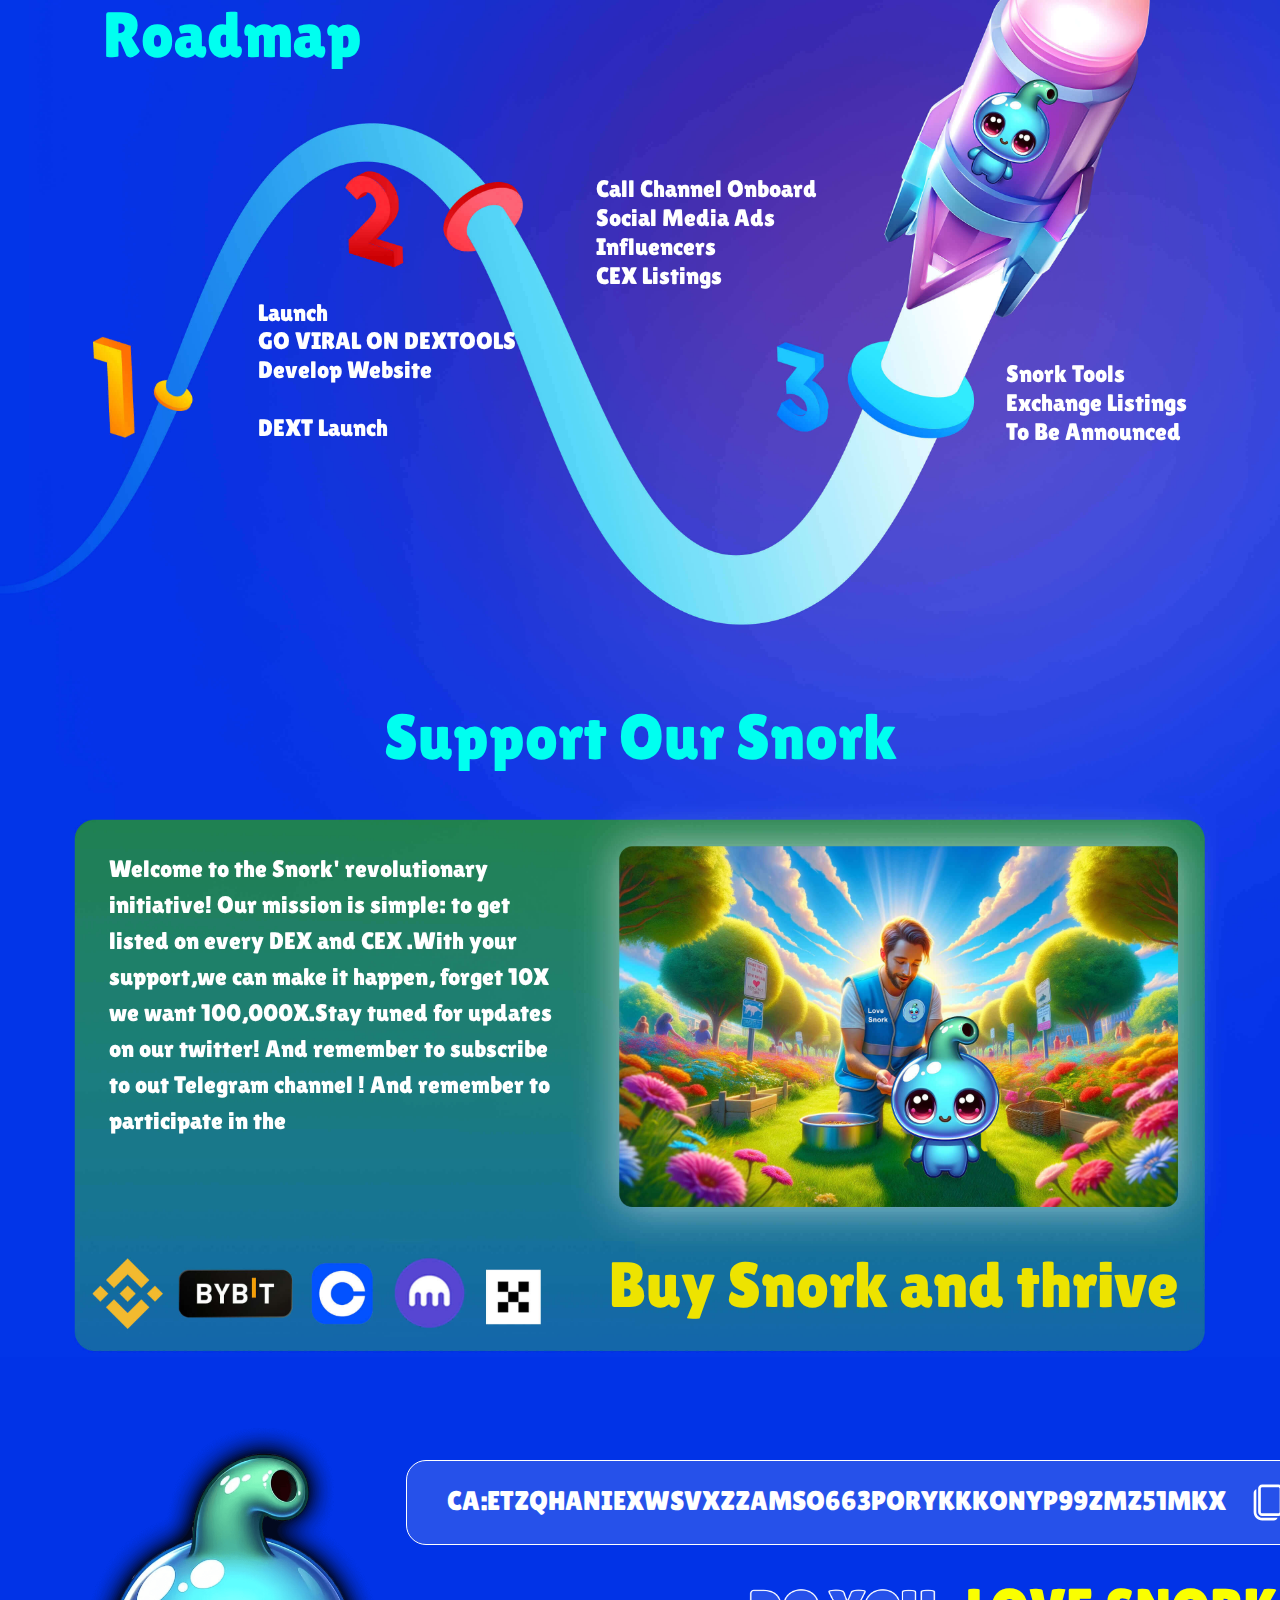
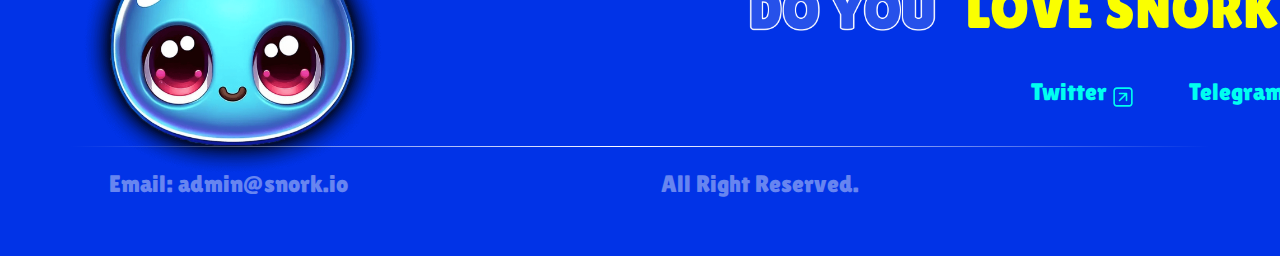
==== commit 2fa39e52: "x" ====
--- a/index-2.html
+++ b/index-2.html
@@ -36,7 +36,7 @@
           <div class="mb-nav">
             <div class="mb-nav-cont">
               <a
-                href="https://raydium.io/swap/?outputCurrency=comingsoon"
+                href="https://raydium.io/swap/?outputCurrency=EtZqHANiexwsvXzzaMso663poryKKkonYp99ZmZ51mKx"
                 target="_blank"
                 >Buy Now</a
               ><a href="#" data-el="open-menu"
@@ -146,7 +146,7 @@
               </li>
               <li>
                 <a
-                  href="https://raydium.io/swap/?outputCurrency=comingsoon"
+                  href="https://raydium.io/swap/?outputCurrency=EtZqHANiexwsvXzzaMso663poryKKkonYp99ZmZ51mKx"
                   target="_blank"
                   class="uppercase"
                   >Buy Now</a
@@ -168,7 +168,7 @@
           <h2
             class="pt-0 text-center text-[calc(32/1920*100vw)] uppercase text-white"
           >
-            CA: comingsoon
+            CA: EtZqHANiexwsvXzzaMso663poryKKkonYp99ZmZ51mKx
           </h2>
           <ul>
             <li>
@@ -194,7 +194,7 @@
             </li>
             <li>
               <a
-                href="https://solscan.io/token/comingsoon"
+                href="https://solscan.io/token/EtZqHANiexwsvXzzaMso663poryKKkonYp99ZmZ51mKx"
                 target="_blank"
                 data-el="hover2play"
               ></a>
@@ -375,7 +375,7 @@
       <section id="how-to-buy">
         <span
           data-el="copy"
-          data-copy-text="comingsoon"
+          data-copy-text="EtZqHANiexwsvXzzaMso663poryKKkonYp99ZmZ51mKx"
         ></span>
         <a href="https://raydium.io/" target="_blank"></a>
         <div>
@@ -387,9 +387,9 @@
           <img class="dog-head" src="img/dog-head-icon.png" />
           <span
             data-el="copy"
-            data-copy-text="comingsoon"
+            data-copy-text="EtZqHANiexwsvXzzaMso663poryKKkonYp99ZmZ51mKx"
             class="text-[calc(52/1920*100vw)] uppercase text-white"
-            >CA: comingsoon</span
+            >CA: EtZqHANiexwsvXzzaMso663poryKKkonYp99ZmZ51mKx</span
           >
           <div class="step-text step-text1">
             <h3><span>1.</span>Download a Wallet</h3>
@@ -400,18 +400,18 @@
             <p>
               Go to
               <a
-                href="https://raydium.io/swap/?outputCurrency=comingsoon"
+                href="https://raydium.io/swap/?outputCurrency=EtZqHANiexwsvXzzaMso663poryKKkonYp99ZmZ51mKx"
                 target="_blank"
                 >Raydium DEX</a
               >
               or
               <a
-                href="https://raydium.io/swap/?outputCurrency=comingsoon"
+                href="https://raydium.io/swap/?outputCurrency=EtZqHANiexwsvXzzaMso663poryKKkonYp99ZmZ51mKx"
                 target="_blank"
                 >Jupiter DEX</a
               >
               Insert the SNORK Contract address when converting SOL, use
-              address: comingsoon
+              address: EtZqHANiexwsvXzzaMso663poryKKkonYp99ZmZ51mKx
             </p>
           </div>
         </div>
@@ -456,9 +456,9 @@
         <img src="img/dog-d.png" />
         <div>
           <span class="text-[calc(52/1920*100vw)] uppercase text-white"
-            >CA:comingsoon<i
+            >CA:EtZqHANiexwsvXzzaMso663poryKKkonYp99ZmZ51mKx<i
               data-el="copy"
-              data-copy-text="comingsoon"
+              data-copy-text="EtZqHANiexwsvXzzaMso663poryKKkonYp99ZmZ51mKx"
               ><svg
                 xmlns="http://www.w3.org/2000/svg"
                 width="44"
@@ -513,7 +513,7 @@
       <span>Email: admin@snork.io</span><span>All Right Reserved.</span>
       <div
         data-el="copy"
-        data-copy-text="comingsoon"
+        data-copy-text="EtZqHANiexwsvXzzaMso663poryKKkonYp99ZmZ51mKx"
       ></div>
       <a href="https://twitter.com/snork_sol" target="_blank"></a
       ><a href="https://t.me/Snork_SOL" target="_blank"></a>
